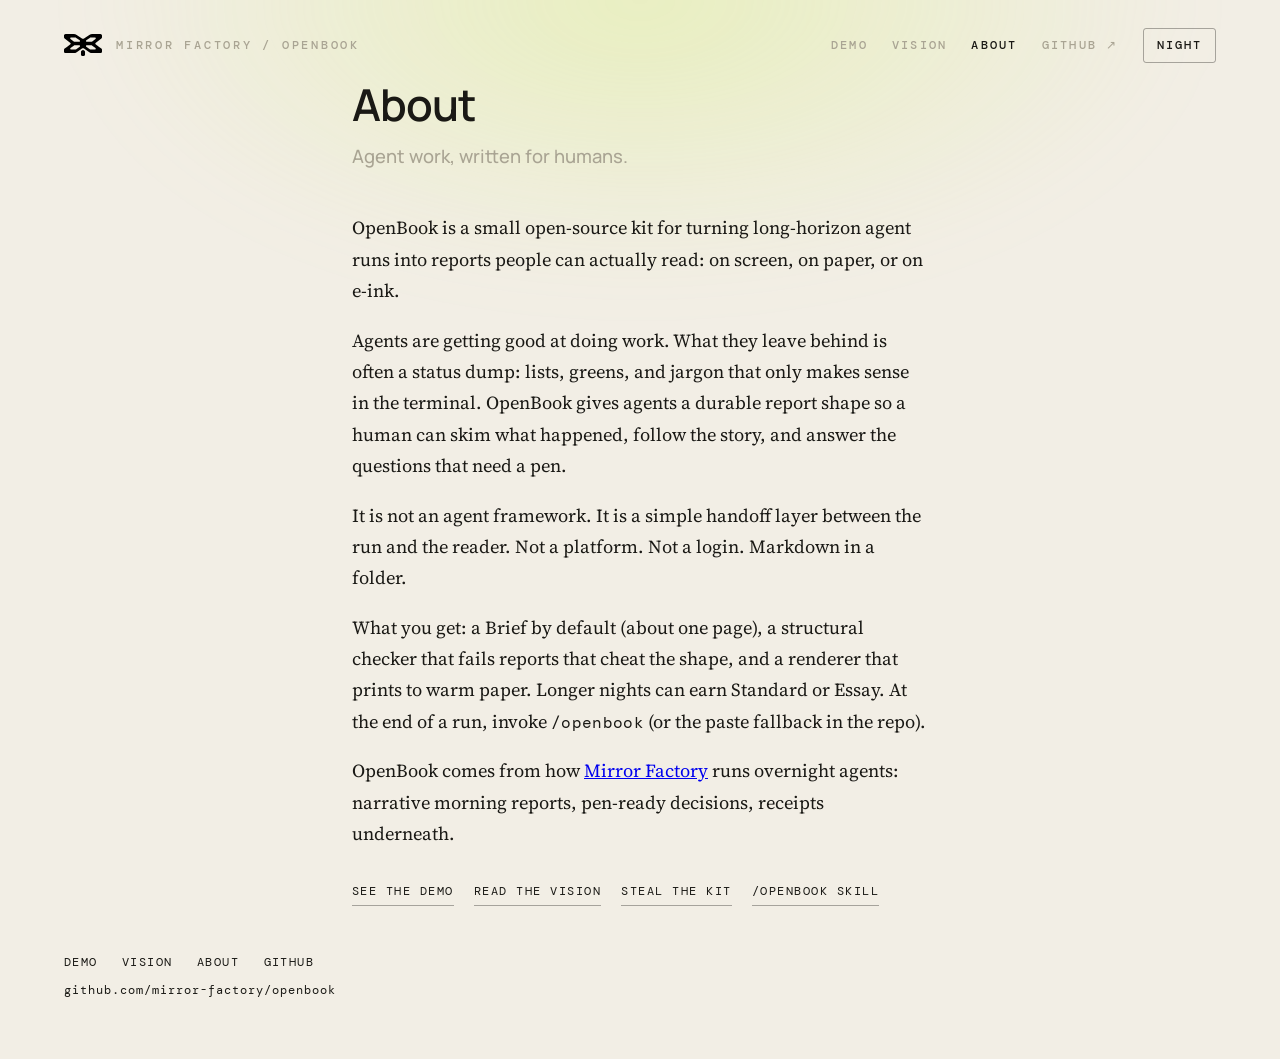
==== docs/about.html @ 48889a9f "Add Vision and About pages to the GitHub Pages site. Co-authored-by: Cursor <cursoragent@cursor.com>" ====
<!DOCTYPE html>
<html lang="en" data-theme="light">
<head>
  <meta charset="utf-8">
  <meta name="viewport" content="width=device-width, initial-scale=1">
  <title>OpenBook · About</title>
  <meta name="description" content="OpenBook is a small open-source kit for turning long-horizon agent runs into reports people can read.">
  <meta property="og:title" content="OpenBook · About">
  <meta property="og:description" content="Agent work, written for humans.">
  <meta property="og:type" content="website">
  <meta property="og:url" content="https://mirror-factory.github.io/openbook/about.html">
  <meta property="og:image" content="https://mirror-factory.github.io/openbook/assets/og-card.png">
  <meta name="twitter:card" content="summary_large_image">
  <link rel="preconnect" href="https://fonts.googleapis.com">
  <link rel="preconnect" href="https://fonts.gstatic.com" crossorigin>
  <link rel="stylesheet" href="https://fonts.googleapis.com/css2?family=DM+Mono:wght@400;500&family=Manrope:wght@500;600;700&family=Source+Serif+4:ital,opsz,wght@0,8..60,400;0,8..60,600;1,8..60,400&display=swap">
  <link rel="stylesheet" href="demo.css">
</head>
<body>
  <header class="top">
    <div class="chrome">
      <a class="brand-row" href="index.html">
        <img class="logo-day" src="assets/logo/mf-icon-true_black.svg" alt="">
        <img class="logo-night" src="assets/logo/mf-icon-true_white.svg" alt="" hidden>
        <span class="brand-mark">Mirror Factory / OpenBook</span>
      </a>
      <div class="chrome-actions">
        <a class="nav-link" href="index.html">Demo</a>
        <a class="nav-link" href="vision.html">Vision</a>
        <a class="nav-link" href="about.html" aria-current="page">About</a>
        <a class="nav-link" href="https://github.com/mirror-factory/openbook">GitHub ↗</a>
        <button type="button" class="theme-toggle" id="theme-toggle" aria-pressed="false">Night</button>
      </div>
    </div>
  </header>

  <main class="page">
    <article class="prose">
      <h1>About</h1>
      <p class="tagline">Agent work, written for humans.</p>

      <p>OpenBook is a small open-source kit for turning long-horizon agent runs into reports people can actually read: on screen, on paper, or on e-ink.</p>

      <p>Agents are getting good at doing work. What they leave behind is often a status dump: lists, greens, and jargon that only makes sense in the terminal. OpenBook gives agents a durable report shape so a human can skim what happened, follow the story, and answer the questions that need a pen.</p>

      <p>It is not an agent framework. It is a simple handoff layer between the run and the reader. Not a platform. Not a login. Markdown in a folder.</p>

      <p>What you get: a Brief by default (about one page), a structural checker that fails reports that cheat the shape, and a renderer that prints to warm paper. Longer nights can earn Standard or Essay. At the end of a run, invoke <code>/openbook</code> (or the paste fallback in the repo).</p>

      <p>OpenBook comes from how <a href="https://www.mirrorfactory.com">Mirror Factory</a> runs overnight agents: narrative morning reports, pen-ready decisions, receipts underneath.</p>

      <div class="cta-row">
        <a href="index.html">See the demo</a>
        <a href="vision.html">Read the vision</a>
        <a href="https://github.com/mirror-factory/openbook">Steal the kit</a>
        <a href="https://github.com/mirror-factory/openbook/blob/main/skills/openbook/SKILL.md">/openbook skill</a>
      </div>
    </article>
  </main>

  <footer class="foot">
    <nav class="foot-nav" aria-label="Site">
      <a href="index.html">Demo</a>
      <a href="vision.html">Vision</a>
      <a href="about.html" aria-current="page">About</a>
      <a href="https://github.com/mirror-factory/openbook">GitHub</a>
    </nav>
    <p><a href="https://github.com/mirror-factory/openbook">github.com/mirror-factory/openbook</a></p>
  </footer>

  <script src="demo.js"></script>
</body>
</html>
---- docs/demo.css ----
/* OpenBook demo chrome. Tokens extracted from OpenBook Surfaces 2G / Shift. */

:root {
  --paper: #F2EEE5;
  --dune: #E7E4D8;
  --ink: #1A1915;
  --muted: #6B675C;
  --body-muted: #3E3B33;
  --soft: #A9A493;
  --night: #0A0A09;
  --night-ink: #E7E4D8;
  --night-muted: #7D7A6E;
  --night-soft: #A9A493;
  --night-dim: #55534A;
  --signal: #F54C26;
  --pulse: #CEF25A;
  --field: #818C64;
  --dump: #050505;
  --max: 1200px;
  --font-display: "Manrope", system-ui, sans-serif;
  --font-mono: "DM Mono", ui-monospace, monospace;
  --font-serif: "Source Serif 4", Georgia, serif;
}

* { box-sizing: border-box; }

html, body {
  margin: 0;
  padding: 0;
}

body {
  font-family: var(--font-display);
  color: var(--ink);
  background: var(--paper);
  min-height: 100vh;
  position: relative;
  text-rendering: optimizeLegibility;
  -webkit-font-smoothing: antialiased;
}

body::before {
  content: "";
  position: fixed;
  top: -300px;
  left: 50%;
  transform: translateX(-50%);
  width: 1200px;
  height: 600px;
  background: radial-gradient(
    ellipse at center,
    rgba(206, 242, 90, 0.28) 0%,
    rgba(206, 242, 90, 0) 65%
  );
  filter: blur(40px);
  pointer-events: none;
  z-index: 0;
}

body > * {
  position: relative;
  z-index: 1;
}

html[data-theme="night"] body {
  color: var(--night-ink);
  background: var(--night);
}

html[data-theme="night"] body::before {
  background: radial-gradient(
    ellipse at center,
    rgba(129, 140, 100, 0.25) 0%,
    rgba(129, 140, 100, 0) 65%
  );
}

.top {
  max-width: var(--max);
  margin: 0 auto;
  padding: 1.75rem 1.5rem 0.5rem;
}

.chrome {
  display: flex;
  justify-content: space-between;
  align-items: center;
  gap: 1.25rem;
  flex-wrap: wrap;
}

.brand-row {
  display: flex;
  align-items: center;
  gap: 0.9rem;
  text-decoration: none;
  color: inherit;
}

.brand-row img {
  height: 22px;
  width: auto;
  display: block;
}

.brand-row img[hidden] {
  display: none;
}

.brand-mark {
  font-family: var(--font-mono);
  font-size: 0.78rem;
  font-weight: 500;
  letter-spacing: 0.22em;
  color: var(--soft);
  text-transform: uppercase;
}

html[data-theme="night"] .brand-mark {
  color: var(--night-soft);
}

.chrome-actions {
  display: flex;
  align-items: center;
  gap: 1.5rem;
  font-family: var(--font-mono);
  font-size: 0.78rem;
  font-weight: 500;
  letter-spacing: 0.18em;
  text-transform: uppercase;
  color: var(--soft);
}

html[data-theme="night"] .chrome-actions {
  color: var(--night-soft);
}

.chrome-actions a {
  color: inherit;
  text-decoration: none;
}

.chrome-actions a:hover,
.chrome-actions a[aria-current="page"] {
  color: var(--ink);
}

html[data-theme="night"] .chrome-actions a:hover,
html[data-theme="night"] .chrome-actions a[aria-current="page"] {
  color: var(--night-ink);
}

.theme-toggle {
  font-family: var(--font-mono);
  font-size: 0.72rem;
  font-weight: 500;
  letter-spacing: 0.16em;
  text-transform: uppercase;
  color: var(--ink);
  background: transparent;
  border: 1px solid rgba(26, 25, 21, 0.35);
  border-radius: 3px;
  padding: 0.55rem 0.85rem;
  cursor: pointer;
}

.theme-toggle:hover {
  background: var(--dune);
}

html[data-theme="night"] .theme-toggle {
  color: var(--night-ink);
  border-color: rgba(231, 228, 216, 0.4);
}

html[data-theme="night"] .theme-toggle:hover {
  background: rgba(231, 228, 216, 0.08);
}

.hero {
  text-align: center;
  padding: 3rem 0 2.25rem;
  display: flex;
  flex-direction: column;
  align-items: center;
  gap: 1.15rem;
}

.logo {
  font-family: var(--font-display);
  font-size: clamp(1.85rem, 4.5vw, 3.5rem);
  font-weight: 600;
  letter-spacing: -0.02em;
  line-height: 1.05;
  color: var(--ink);
  margin: 0;
  white-space: nowrap;
  max-width: none;
}

html[data-theme="night"] .logo {
  color: #F2EEE5;
}

.tag {
  margin: 0;
  max-width: 42rem;
  font-family: var(--font-display);
  font-weight: 500;
  font-size: 1.15rem;
  line-height: 1.5;
  color: var(--soft);
}

html[data-theme="night"] .tag {
  color: var(--night-soft);
}

.lede {
  margin: 0;
  max-width: 36rem;
  font-family: var(--font-display);
  font-weight: 500;
  font-size: 1rem;
  line-height: 1.5;
  color: var(--body-muted);
}

html[data-theme="night"] .lede {
  color: var(--night-soft);
}

.stage {
  max-width: var(--max);
  margin: 0.25rem auto 2rem;
  padding: 0 1.5rem;
}

.labels {
  display: flex;
  justify-content: space-between;
  align-items: center;
  gap: 1rem;
  font-family: var(--font-mono);
  font-size: 0.72rem;
  font-weight: 500;
  letter-spacing: 0.2em;
  text-transform: uppercase;
  color: var(--muted);
  margin-bottom: 0.75rem;
}

html[data-theme="night"] .labels {
  color: var(--night-dim);
}

.compare {
  position: relative;
  height: min(76vh, 860px);
  border: 1px solid rgba(26, 25, 21, 0.2);
  border-radius: 6px;
  overflow: hidden;
  background: var(--paper);
  box-shadow: 0 18px 48px rgba(26, 25, 21, 0.08);
}

html[data-theme="night"] .compare {
  border-color: rgba(231, 228, 216, 0.2);
  background: var(--dump);
  box-shadow: 0 18px 48px rgba(0, 0, 0, 0.35);
}

.pane {
  position: absolute;
  inset: 0;
  width: 100%;
  height: 100%;
  border: 0;
  background: var(--paper);
}

html[data-theme="night"] .pane-before {
  background: var(--dump);
}

.pane-before { z-index: 1; }

.pane-after {
  z-index: 2;
  clip-path: inset(0 0 0 var(--pos, 50%));
}

.handle {
  position: absolute;
  top: 0;
  bottom: 0;
  left: var(--pos, 50%);
  width: 48px;
  margin-left: -24px;
  z-index: 4;
  cursor: ew-resize;
  touch-action: none;
  user-select: none;
  background: transparent;
}

.handle::before {
  content: "";
  position: absolute;
  top: 0;
  bottom: 0;
  left: 50%;
  width: 12px;
  margin-left: -6px;
  background: var(--ink);
  box-shadow: 0 0 40px rgba(26, 25, 21, 0.25);
  pointer-events: none;
}

html[data-theme="night"] .handle::before {
  background: var(--dune);
  box-shadow: 0 0 40px rgba(231, 228, 216, 0.3);
}

.grip {
  position: absolute;
  top: 50%;
  left: 50%;
  transform: translate(-50%, -50%);
  min-width: 4.5rem;
  height: auto;
  padding: 0.45rem 0.55rem;
  border-radius: 3px;
  border: 0;
  background: var(--ink);
  color: var(--paper);
  font-family: var(--font-mono);
  font-size: 0.68rem;
  letter-spacing: 0.1em;
  text-transform: uppercase;
  white-space: nowrap;
  box-shadow: none;
  pointer-events: none;
}

html[data-theme="night"] .grip {
  background: var(--dune);
  color: var(--night);
}

.compare.is-dragging {
  cursor: ew-resize;
  user-select: none;
}

.compare.is-dragging .pane {
  pointer-events: none;
}

.grip::before,
.grip::after {
  content: none;
}

.range-wrap {
  display: block;
  margin: 0;
}

.visually-hidden {
  position: absolute;
  width: 1px;
  height: 1px;
  padding: 0;
  margin: -1px;
  overflow: hidden;
  clip: rect(0, 0, 0, 0);
  border: 0;
}

.foot {
  max-width: var(--max);
  margin: 0 auto;
  padding: 0 1.5rem 3rem;
  font-family: var(--font-mono);
  font-size: 0.78rem;
  letter-spacing: 0.08em;
  color: var(--muted);
}

html[data-theme="night"] .foot {
  color: var(--night-muted);
}

.foot a {
  color: var(--ink);
  text-decoration: none;
}

html[data-theme="night"] .foot a {
  color: var(--night-ink);
}

.foot a:hover {
  color: var(--signal);
}

.foot-nav {
  display: flex;
  flex-wrap: wrap;
  gap: 1rem 1.5rem;
  margin: 0 0 0.75rem;
}

.foot-nav a {
  letter-spacing: 0.12em;
  text-transform: uppercase;
}

/* Reading pages (Vision, About) */
.page {
  max-width: var(--max);
  margin: 0 auto;
  padding: 0.5rem 1.5rem 3rem;
}

.prose {
  max-width: 36rem;
  margin: 0 auto;
  font-family: var(--font-serif);
  font-size: 1.15rem;
  line-height: 1.7;
  color: var(--ink);
}

html[data-theme="night"] .prose {
  color: var(--night-ink);
}

.prose h1 {
  font-family: var(--font-display);
  font-size: clamp(1.85rem, 4vw, 2.75rem);
  font-weight: 600;
  letter-spacing: -0.02em;
  line-height: 1.15;
  margin: 0 0 0.75rem;
}

.prose .tagline {
  font-family: var(--font-display);
  font-size: 1.15rem;
  font-weight: 500;
  color: var(--soft);
  margin: 0 0 2.5rem;
}

html[data-theme="night"] .prose .tagline {
  color: var(--night-soft);
}

.prose p {
  margin: 0 0 1.15rem;
}

.prose .stanza {
  margin: 0 0 2rem;
}

.prose .stanza p {
  margin: 0 0 0.35rem;
}

.prose strong {
  font-weight: 600;
}

.prose code {
  font-family: var(--font-mono);
  font-size: 0.88em;
  letter-spacing: 0.02em;
}

.prose .closing {
  font-family: var(--font-display);
  font-size: 1.25rem;
  font-weight: 600;
  margin-top: 2.5rem;
}

.prose .note {
  font-family: var(--font-mono);
  font-size: 0.78rem;
  letter-spacing: 0.04em;
  line-height: 1.55;
  color: var(--muted);
  margin-top: 3rem;
  padding-top: 1.5rem;
  border-top: 1px solid rgba(26, 25, 21, 0.15);
}

html[data-theme="night"] .prose .note {
  color: var(--night-muted);
  border-top-color: rgba(231, 228, 216, 0.2);
}

.prose .note a {
  color: inherit;
  text-decoration: underline;
  text-decoration-color: rgba(26, 25, 21, 0.35);
  text-underline-offset: 0.14em;
}

html[data-theme="night"] .prose .note a {
  text-decoration-color: rgba(231, 228, 216, 0.35);
}

.prose .cta-row {
  display: flex;
  flex-wrap: wrap;
  gap: 0.75rem 1.25rem;
  margin: 2rem 0 0;
  font-family: var(--font-mono);
  font-size: 0.78rem;
  letter-spacing: 0.12em;
  text-transform: uppercase;
}

.prose .cta-row a {
  color: var(--ink);
  text-decoration: none;
  border-bottom: 1px solid rgba(26, 25, 21, 0.35);
  padding-bottom: 0.15rem;
}

html[data-theme="night"] .prose .cta-row a {
  color: var(--night-ink);
  border-bottom-color: rgba(231, 228, 216, 0.4);
}

.prose .cta-row a:hover {
  color: var(--signal);
  border-bottom-color: var(--signal);
}

@media (max-width: 640px) {
  .compare { height: 70vh; }
  .top { padding-top: 1.25rem; }
  .hero { padding-top: 2rem; }
  .chrome {
    align-items: flex-start;
  }
  .chrome-actions {
    flex-wrap: wrap;
    gap: 0.75rem 1rem;
    justify-content: flex-end;
  }
  .logo { white-space: normal; }
  .prose { font-size: 1.05rem; }
}
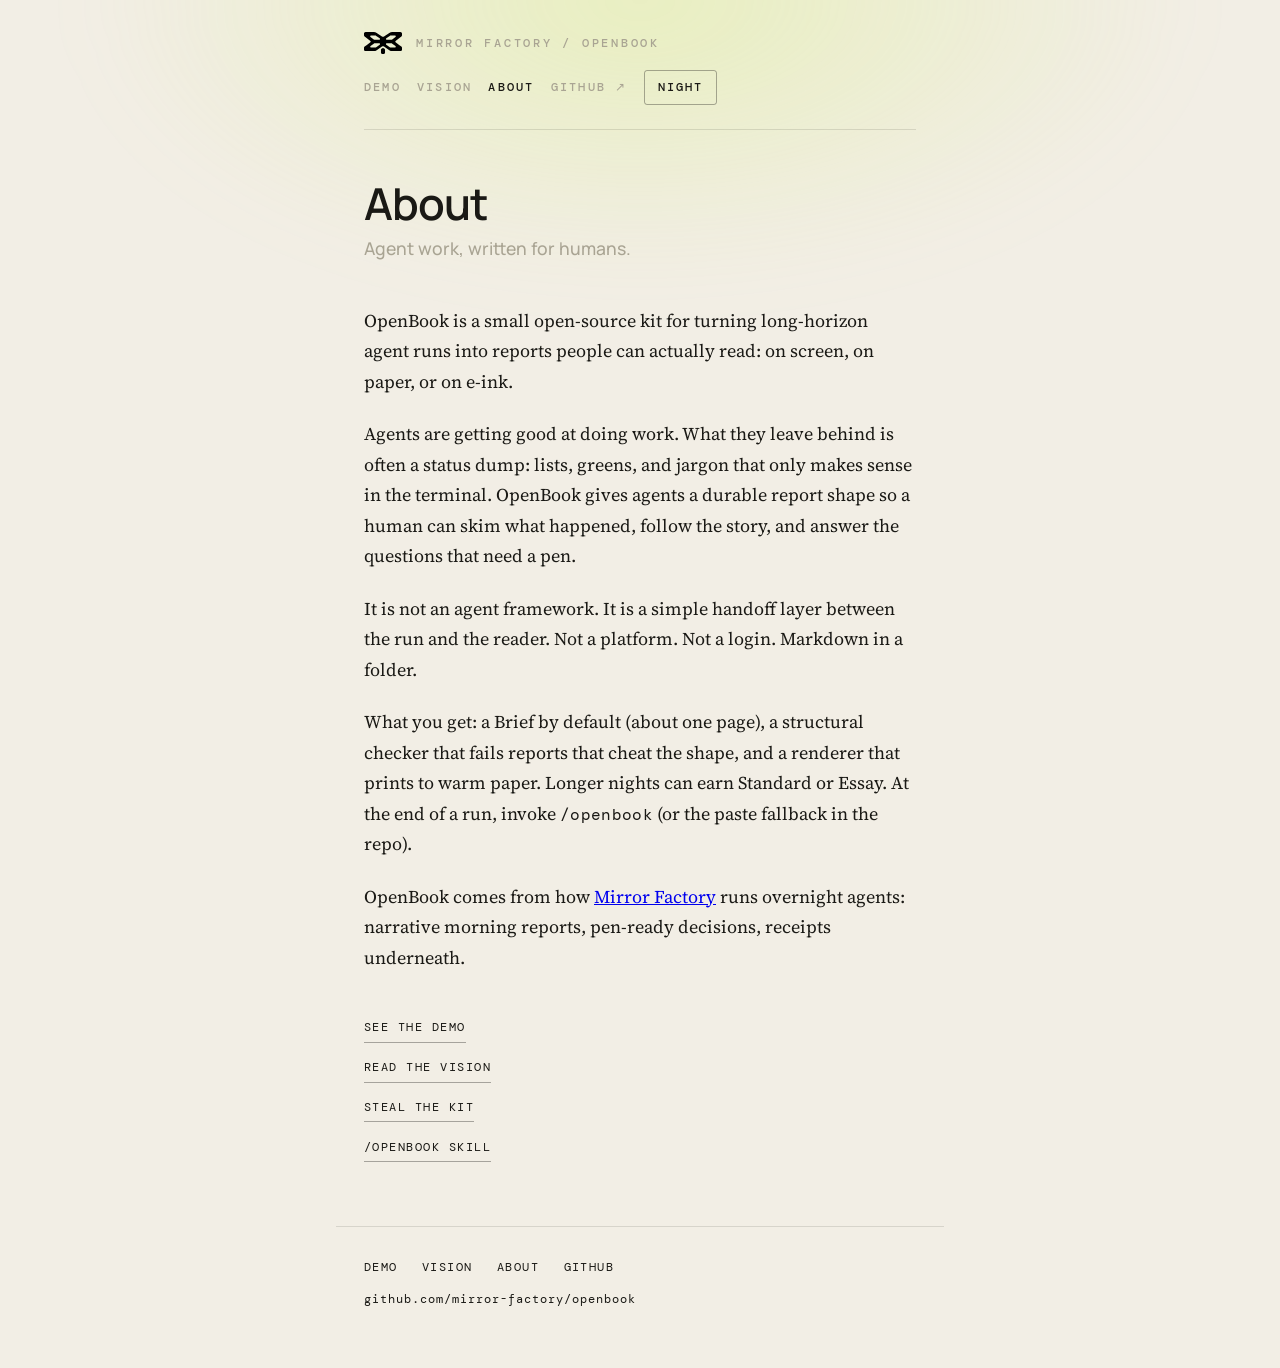
==== commit 2337abc8: "Fix Vision and About reading-column margins and spacing. Co-authored-by: Cursor <cursoragent@cursor." ====
--- a/docs/about.html
+++ b/docs/about.html
@@ -16,7 +16,7 @@
   <link rel="stylesheet" href="https://fonts.googleapis.com/css2?family=DM+Mono:wght@400;500&family=Manrope:wght@500;600;700&family=Source+Serif+4:ital,opsz,wght@0,8..60,400;0,8..60,600;1,8..60,400&display=swap">
   <link rel="stylesheet" href="demo.css">
 </head>
-<body>
+<body class="reading">
   <header class="top">
     <div class="chrome">
       <a class="brand-row" href="index.html">
--- a/docs/demo.css
+++ b/docs/demo.css
@@ -418,18 +418,60 @@
   text-transform: uppercase;
 }
 
-/* Reading pages (Vision, About) */
-.page {
-  max-width: var(--max);
-  margin: 0 auto;
-  padding: 0.5rem 1.5rem 3rem;
+/* Reading pages (Vision, About): one shared column for chrome, copy, footer */
+body.reading .top,
+body.reading .page,
+body.reading .foot {
+  max-width: 38rem;
+  margin-left: auto;
+  margin-right: auto;
+  padding-left: 1.75rem;
+  padding-right: 1.75rem;
+}
+
+body.reading .top {
+  padding-top: 2rem;
+  padding-bottom: 0;
+}
+
+body.reading .chrome {
+  gap: 1rem;
+  padding-bottom: 1.5rem;
+  border-bottom: 1px solid rgba(26, 25, 21, 0.12);
+}
+
+html[data-theme="night"] body.reading .chrome {
+  border-bottom-color: rgba(231, 228, 216, 0.15);
+}
+
+body.reading .chrome-actions {
+  gap: 1rem;
+}
+
+body.reading .page {
+  padding-top: 3rem;
+  padding-bottom: 4rem;
+}
+
+body.reading .foot {
+  padding-top: 2rem;
+  padding-bottom: 3rem;
+  border-top: 1px solid rgba(26, 25, 21, 0.12);
+}
+
+html[data-theme="night"] body.reading .foot {
+  border-top-color: rgba(231, 228, 216, 0.15);
+}
+
+body.reading .foot-nav {
+  margin-bottom: 1rem;
 }
 
 .prose {
-  max-width: 36rem;
-  margin: 0 auto;
+  max-width: none;
+  margin: 0;
   font-family: var(--font-serif);
-  font-size: 1.15rem;
+  font-size: 1.125rem;
   line-height: 1.7;
   color: var(--ink);
 }
@@ -440,19 +482,20 @@
 
 .prose h1 {
   font-family: var(--font-display);
-  font-size: clamp(1.85rem, 4vw, 2.75rem);
+  font-size: clamp(2rem, 5vw, 2.75rem);
   font-weight: 600;
   letter-spacing: -0.02em;
   line-height: 1.15;
-  margin: 0 0 0.75rem;
+  margin: 0 0 0.5rem;
 }
 
 .prose .tagline {
   font-family: var(--font-display);
-  font-size: 1.15rem;
+  font-size: 1.1rem;
   font-weight: 500;
+  line-height: 1.45;
   color: var(--soft);
-  margin: 0 0 2.5rem;
+  margin: 0 0 2.75rem;
 }
 
 html[data-theme="night"] .prose .tagline {
@@ -460,15 +503,19 @@
 }
 
 .prose p {
-  margin: 0 0 1.15rem;
+  margin: 0 0 1.35rem;
 }
 
 .prose .stanza {
-  margin: 0 0 2rem;
+  margin: 0 0 2.5rem;
 }
 
 .prose .stanza p {
-  margin: 0 0 0.35rem;
+  margin: 0 0 0.4rem;
+}
+
+.prose .stanza p:last-child {
+  margin-bottom: 0;
 }
 
 .prose strong {
@@ -483,25 +530,26 @@
 
 .prose .closing {
   font-family: var(--font-display);
-  font-size: 1.25rem;
+  font-size: 1.35rem;
   font-weight: 600;
-  margin-top: 2.5rem;
+  line-height: 1.3;
+  margin: 0.85rem 0 0;
 }
 
 .prose .note {
   font-family: var(--font-mono);
   font-size: 0.78rem;
   letter-spacing: 0.04em;
-  line-height: 1.55;
+  line-height: 1.6;
   color: var(--muted);
-  margin-top: 3rem;
-  padding-top: 1.5rem;
-  border-top: 1px solid rgba(26, 25, 21, 0.15);
+  margin: 3.5rem 0 0;
+  padding-top: 1.75rem;
+  border-top: 1px solid rgba(26, 25, 21, 0.12);
 }
 
 html[data-theme="night"] .prose .note {
   color: var(--night-muted);
-  border-top-color: rgba(231, 228, 216, 0.2);
+  border-top-color: rgba(231, 228, 216, 0.15);
 }
 
 .prose .note a {
@@ -517,9 +565,10 @@
 
 .prose .cta-row {
   display: flex;
-  flex-wrap: wrap;
-  gap: 0.75rem 1.25rem;
-  margin: 2rem 0 0;
+  flex-direction: column;
+  align-items: flex-start;
+  gap: 0.9rem;
+  margin: 2.75rem 0 0;
   font-family: var(--font-mono);
   font-size: 0.78rem;
   letter-spacing: 0.12em;
@@ -530,7 +579,7 @@
   color: var(--ink);
   text-decoration: none;
   border-bottom: 1px solid rgba(26, 25, 21, 0.35);
-  padding-bottom: 0.15rem;
+  padding-bottom: 0.2rem;
 }
 
 html[data-theme="night"] .prose .cta-row a {
@@ -556,5 +605,24 @@
     justify-content: flex-end;
   }
   .logo { white-space: normal; }
-  .prose { font-size: 1.05rem; }
-}
+  body.reading .top,
+  body.reading .page,
+  body.reading .foot {
+    padding-left: 1.25rem;
+    padding-right: 1.25rem;
+  }
+  body.reading .page {
+    padding-top: 2.25rem;
+    padding-bottom: 3rem;
+  }
+  .prose {
+    font-size: 1.05rem;
+    line-height: 1.65;
+  }
+  .prose .tagline {
+    margin-bottom: 2rem;
+  }
+  .prose .stanza {
+    margin-bottom: 2rem;
+  }
+}
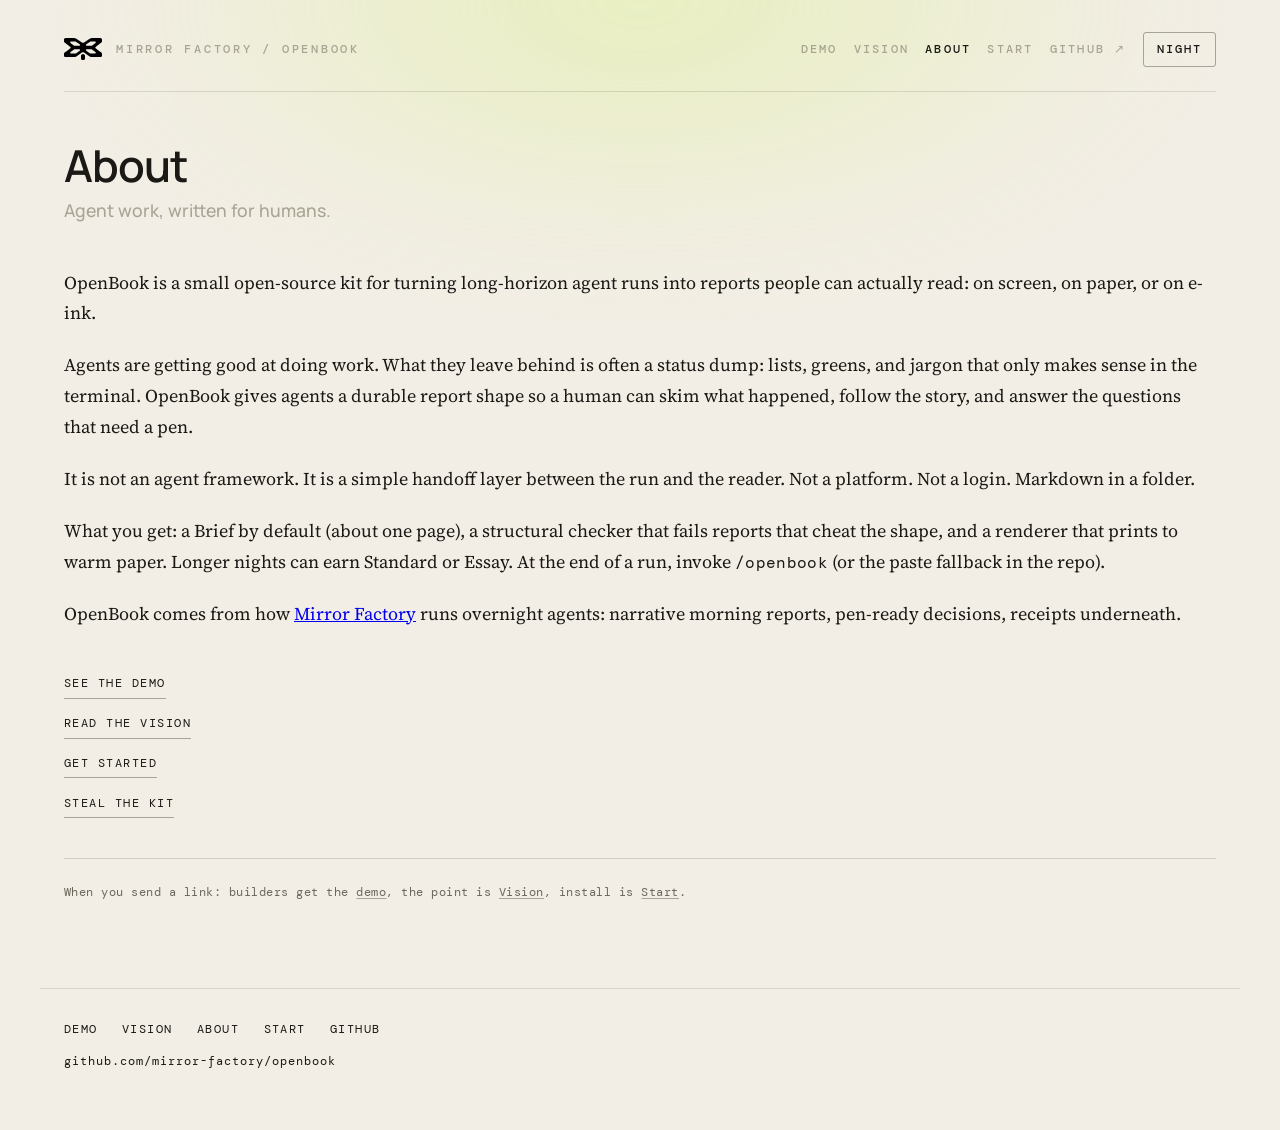
==== commit 5b7a6f1f: "Default the demo wipe to 70% after and match reading page width to the demo. Co-authored-by: Cursor " ====
--- a/docs/about.html
+++ b/docs/about.html
@@ -14,7 +14,7 @@
   <link rel="preconnect" href="https://fonts.googleapis.com">
   <link rel="preconnect" href="https://fonts.gstatic.com" crossorigin>
   <link rel="stylesheet" href="https://fonts.googleapis.com/css2?family=DM+Mono:wght@400;500&family=Manrope:wght@500;600;700&family=Source+Serif+4:ital,opsz,wght@0,8..60,400;0,8..60,600;1,8..60,400&display=swap">
-  <link rel="stylesheet" href="demo.css">
+  <link rel="stylesheet" href="demo.css?v=split-70">
 </head>
 <body class="reading">
   <header class="top">
@@ -28,6 +28,7 @@
         <a class="nav-link" href="index.html">Demo</a>
         <a class="nav-link" href="vision.html">Vision</a>
         <a class="nav-link" href="about.html" aria-current="page">About</a>
+        <a class="nav-link" href="start.html">Start</a>
         <a class="nav-link" href="https://github.com/mirror-factory/openbook">GitHub ↗</a>
         <button type="button" class="theme-toggle" id="theme-toggle" aria-pressed="false">Night</button>
       </div>
@@ -52,9 +53,11 @@
       <div class="cta-row">
         <a href="index.html">See the demo</a>
         <a href="vision.html">Read the vision</a>
+        <a href="start.html">Get started</a>
         <a href="https://github.com/mirror-factory/openbook">Steal the kit</a>
-        <a href="https://github.com/mirror-factory/openbook/blob/main/skills/openbook/SKILL.md">/openbook skill</a>
       </div>
+
+      <p class="share-note">When you send a link: builders get the <a href="index.html">demo</a>, the point is <a href="vision.html">Vision</a>, install is <a href="start.html">Start</a>.</p>
     </article>
   </main>
 
@@ -63,6 +66,7 @@
       <a href="index.html">Demo</a>
       <a href="vision.html">Vision</a>
       <a href="about.html" aria-current="page">About</a>
+      <a href="start.html">Start</a>
       <a href="https://github.com/mirror-factory/openbook">GitHub</a>
     </nav>
     <p><a href="https://github.com/mirror-factory/openbook">github.com/mirror-factory/openbook</a></p>
--- a/docs/demo.css
+++ b/docs/demo.css
@@ -288,14 +288,14 @@
 
 .pane-after {
   z-index: 2;
-  clip-path: inset(0 0 0 var(--pos, 50%));
+  clip-path: inset(0 0 0 var(--pos, 30%));
 }
 
 .handle {
   position: absolute;
   top: 0;
   bottom: 0;
-  left: var(--pos, 50%);
+  left: var(--pos, 30%);
   width: 48px;
   margin-left: -24px;
   z-index: 4;
@@ -418,15 +418,15 @@
   text-transform: uppercase;
 }
 
-/* Reading pages (Vision, About): one shared column for chrome, copy, footer */
+/* Reading pages (Vision, About, Start): same column width as the demo */
 body.reading .top,
 body.reading .page,
 body.reading .foot {
-  max-width: 38rem;
+  max-width: var(--max);
   margin-left: auto;
   margin-right: auto;
-  padding-left: 1.75rem;
-  padding-right: 1.75rem;
+  padding-left: 1.5rem;
+  padding-right: 1.5rem;
 }
 
 body.reading .top {
@@ -514,6 +514,11 @@
   margin: 0 0 0.4rem;
 }
 
+.prose .indent-ital {
+  padding-left: 1.5rem;
+  font-style: italic;
+}
+
 .prose .stanza p:last-child {
   margin-bottom: 0;
 }
@@ -590,6 +595,86 @@
 .prose .cta-row a:hover {
   color: var(--signal);
   border-bottom-color: var(--signal);
+}
+
+.prose .start-code {
+  margin: 0.75rem 0 1.5rem;
+  padding: 0.85rem 1rem;
+  font-family: var(--font-mono);
+  font-size: 0.82rem;
+  line-height: 1.5;
+  letter-spacing: 0;
+  text-transform: none;
+  color: var(--ink);
+  background: rgba(26, 25, 21, 0.04);
+  border: 1px solid rgba(26, 25, 21, 0.12);
+  border-radius: 3px;
+  overflow-x: auto;
+  white-space: pre;
+}
+
+html[data-theme="night"] .prose .start-code {
+  color: var(--night-ink);
+  background: rgba(231, 228, 216, 0.06);
+  border-color: rgba(231, 228, 216, 0.18);
+}
+
+.prose .start-code code {
+  font-size: inherit;
+  color: inherit;
+}
+
+.hero-links {
+  display: flex;
+  flex-wrap: wrap;
+  justify-content: center;
+  gap: 0.65rem 1.25rem;
+  margin: 0.35rem 0 0;
+  font-family: var(--font-mono);
+  font-size: 0.72rem;
+  font-weight: 500;
+  letter-spacing: 0.16em;
+  text-transform: uppercase;
+}
+
+.hero-links a {
+  color: var(--soft);
+  text-decoration: none;
+}
+
+.hero-links a:hover {
+  color: var(--ink);
+}
+
+html[data-theme="night"] .hero-links a {
+  color: var(--night-soft);
+}
+
+html[data-theme="night"] .hero-links a:hover {
+  color: var(--night-ink);
+}
+
+.prose .share-note {
+  font-family: var(--font-mono);
+  font-size: 0.78rem;
+  letter-spacing: 0.04em;
+  line-height: 1.55;
+  color: var(--muted);
+  margin-top: 2.5rem;
+  padding-top: 1.5rem;
+  border-top: 1px solid rgba(26, 25, 21, 0.15);
+}
+
+html[data-theme="night"] .prose .share-note {
+  color: var(--night-muted);
+  border-top-color: rgba(231, 228, 216, 0.2);
+}
+
+.prose .share-note a {
+  color: inherit;
+  text-decoration: underline;
+  text-decoration-color: rgba(26, 25, 21, 0.35);
+  text-underline-offset: 0.14em;
 }
 
 @media (max-width: 640px) {
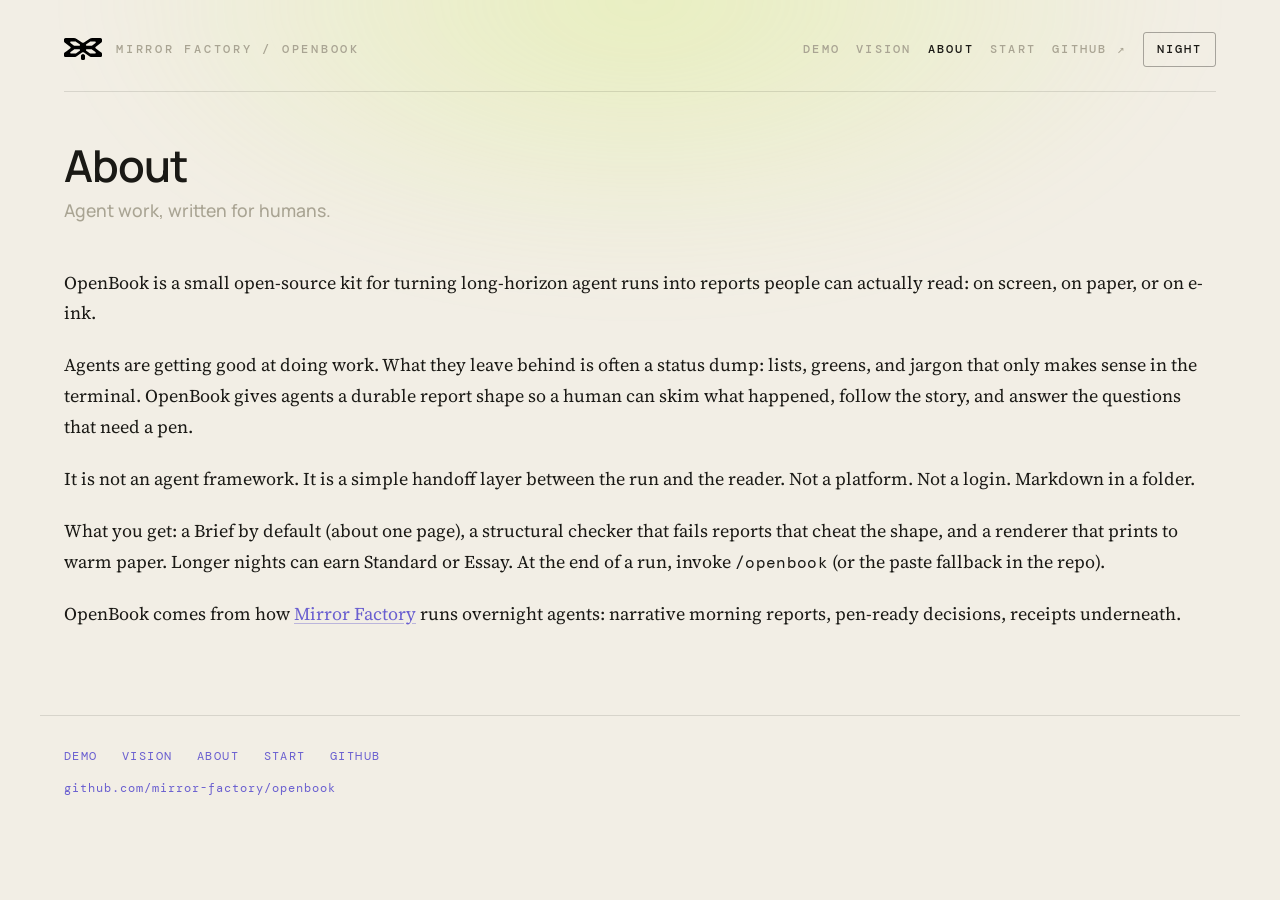
==== commit 190b5a82: "Set link colors and trim demo/reading page CTAs. Co-authored-by: Cursor <cursoragent@cursor.com>" ====
--- a/docs/about.html
+++ b/docs/about.html
@@ -14,7 +14,7 @@
   <link rel="preconnect" href="https://fonts.googleapis.com">
   <link rel="preconnect" href="https://fonts.gstatic.com" crossorigin>
   <link rel="stylesheet" href="https://fonts.googleapis.com/css2?family=DM+Mono:wght@400;500&family=Manrope:wght@500;600;700&family=Source+Serif+4:ital,opsz,wght@0,8..60,400;0,8..60,600;1,8..60,400&display=swap">
-  <link rel="stylesheet" href="demo.css?v=split-70">
+  <link rel="stylesheet" href="demo.css?v=link-colors-trim">
 </head>
 <body class="reading">
   <header class="top">
@@ -49,15 +49,6 @@
       <p>What you get: a Brief by default (about one page), a structural checker that fails reports that cheat the shape, and a renderer that prints to warm paper. Longer nights can earn Standard or Essay. At the end of a run, invoke <code>/openbook</code> (or the paste fallback in the repo).</p>
 
       <p>OpenBook comes from how <a href="https://www.mirrorfactory.com">Mirror Factory</a> runs overnight agents: narrative morning reports, pen-ready decisions, receipts underneath.</p>
-
-      <div class="cta-row">
-        <a href="index.html">See the demo</a>
-        <a href="vision.html">Read the vision</a>
-        <a href="start.html">Get started</a>
-        <a href="https://github.com/mirror-factory/openbook">Steal the kit</a>
-      </div>
-
-      <p class="share-note">When you send a link: builders get the <a href="index.html">demo</a>, the point is <a href="vision.html">Vision</a>, install is <a href="start.html">Start</a>.</p>
     </article>
   </main>
 
--- a/docs/demo.css
+++ b/docs/demo.css
@@ -14,6 +14,8 @@
   --night-dim: #55534A;
   --signal: #F54C26;
   --pulse: #CEF25A;
+  --link: #6A5FD0;
+  --link-night: #CEF25A;
   --field: #818C64;
   --dump: #050505;
   --max: 1200px;
@@ -288,14 +290,14 @@
 
 .pane-after {
   z-index: 2;
-  clip-path: inset(0 0 0 var(--pos, 30%));
+  clip-path: inset(0 0 0 var(--pos, 70%));
 }
 
 .handle {
   position: absolute;
   top: 0;
   bottom: 0;
-  left: var(--pos, 30%);
+  left: var(--pos, 70%);
   width: 48px;
   margin-left: -24px;
   z-index: 4;
@@ -394,16 +396,18 @@
 }
 
 .foot a {
-  color: var(--ink);
+  color: var(--link);
   text-decoration: none;
 }
 
 html[data-theme="night"] .foot a {
-  color: var(--night-ink);
+  color: var(--link-night);
 }
 
 .foot a:hover {
-  color: var(--signal);
+  text-decoration: underline;
+  text-decoration-color: currentColor;
+  text-underline-offset: 0.14em;
 }
 
 .foot-nav {
@@ -506,6 +510,22 @@
   margin: 0 0 1.35rem;
 }
 
+.prose a {
+  color: var(--link);
+  text-decoration: underline;
+  text-decoration-color: rgba(106, 95, 208, 0.4);
+  text-underline-offset: 0.14em;
+}
+
+html[data-theme="night"] .prose a {
+  color: var(--link-night);
+  text-decoration-color: rgba(206, 242, 90, 0.45);
+}
+
+.prose a:hover {
+  text-decoration-color: currentColor;
+}
+
 .prose .stanza {
   margin: 0 0 2.5rem;
 }
@@ -555,46 +575,6 @@
 html[data-theme="night"] .prose .note {
   color: var(--night-muted);
   border-top-color: rgba(231, 228, 216, 0.15);
-}
-
-.prose .note a {
-  color: inherit;
-  text-decoration: underline;
-  text-decoration-color: rgba(26, 25, 21, 0.35);
-  text-underline-offset: 0.14em;
-}
-
-html[data-theme="night"] .prose .note a {
-  text-decoration-color: rgba(231, 228, 216, 0.35);
-}
-
-.prose .cta-row {
-  display: flex;
-  flex-direction: column;
-  align-items: flex-start;
-  gap: 0.9rem;
-  margin: 2.75rem 0 0;
-  font-family: var(--font-mono);
-  font-size: 0.78rem;
-  letter-spacing: 0.12em;
-  text-transform: uppercase;
-}
-
-.prose .cta-row a {
-  color: var(--ink);
-  text-decoration: none;
-  border-bottom: 1px solid rgba(26, 25, 21, 0.35);
-  padding-bottom: 0.2rem;
-}
-
-html[data-theme="night"] .prose .cta-row a {
-  color: var(--night-ink);
-  border-bottom-color: rgba(231, 228, 216, 0.4);
-}
-
-.prose .cta-row a:hover {
-  color: var(--signal);
-  border-bottom-color: var(--signal);
 }
 
 .prose .start-code {
@@ -622,59 +602,6 @@
 .prose .start-code code {
   font-size: inherit;
   color: inherit;
-}
-
-.hero-links {
-  display: flex;
-  flex-wrap: wrap;
-  justify-content: center;
-  gap: 0.65rem 1.25rem;
-  margin: 0.35rem 0 0;
-  font-family: var(--font-mono);
-  font-size: 0.72rem;
-  font-weight: 500;
-  letter-spacing: 0.16em;
-  text-transform: uppercase;
-}
-
-.hero-links a {
-  color: var(--soft);
-  text-decoration: none;
-}
-
-.hero-links a:hover {
-  color: var(--ink);
-}
-
-html[data-theme="night"] .hero-links a {
-  color: var(--night-soft);
-}
-
-html[data-theme="night"] .hero-links a:hover {
-  color: var(--night-ink);
-}
-
-.prose .share-note {
-  font-family: var(--font-mono);
-  font-size: 0.78rem;
-  letter-spacing: 0.04em;
-  line-height: 1.55;
-  color: var(--muted);
-  margin-top: 2.5rem;
-  padding-top: 1.5rem;
-  border-top: 1px solid rgba(26, 25, 21, 0.15);
-}
-
-html[data-theme="night"] .prose .share-note {
-  color: var(--night-muted);
-  border-top-color: rgba(231, 228, 216, 0.2);
-}
-
-.prose .share-note a {
-  color: inherit;
-  text-decoration: underline;
-  text-decoration-color: rgba(26, 25, 21, 0.35);
-  text-underline-offset: 0.14em;
 }
 
 @media (max-width: 640px) {
